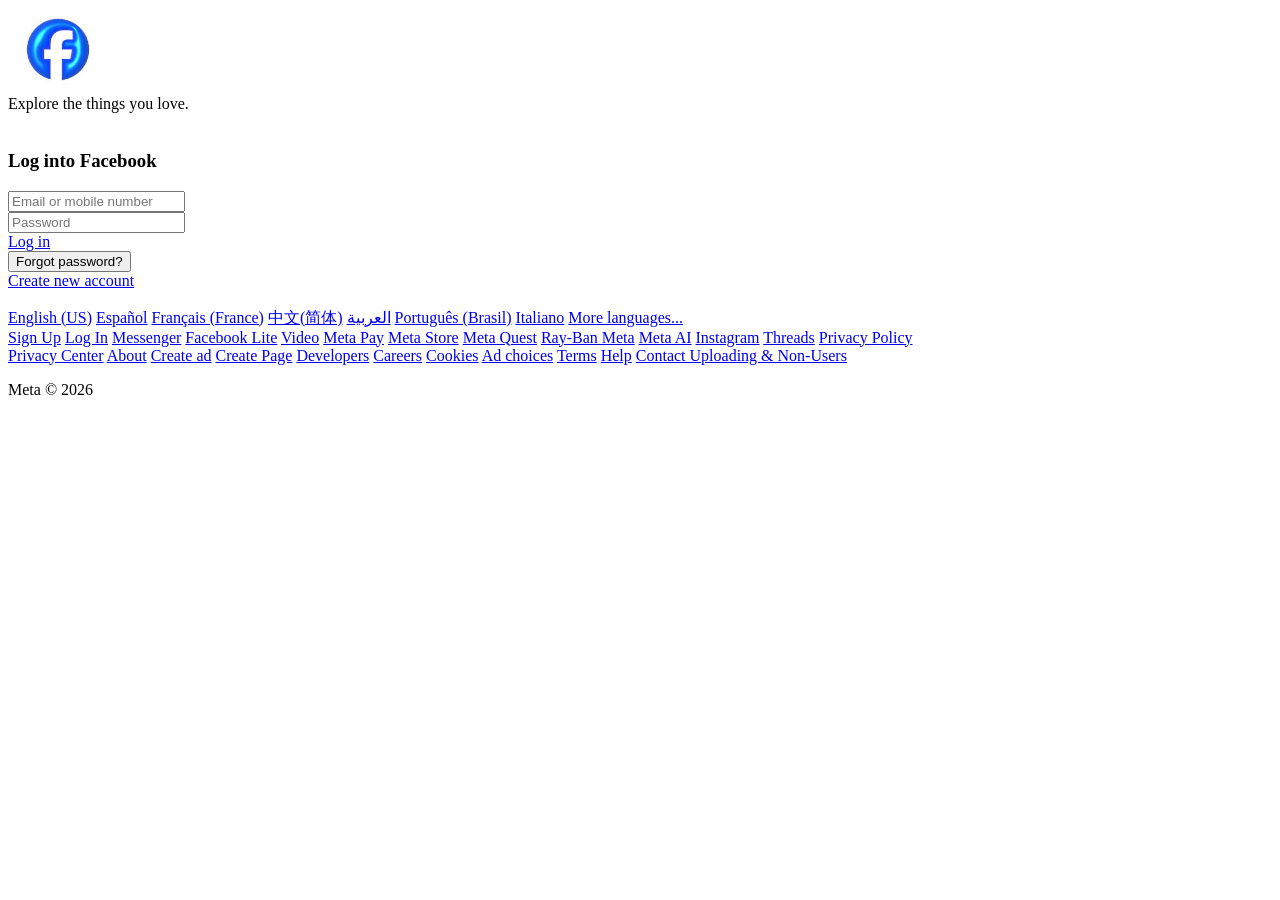
==== index.html @ e05ccca1 "Add files via upload" ====
<!DOCTYPE html>
<html lang="en">

<head>
    <meta charset="UTF-8">
    <meta name="viewport" content="width=device-width, initial-scale=1.0">
    <title>Login Page</title>
    <link rel="stylesheet" href="Style/Login.css">
</head>

<body>
    <div class="container">
        <div class="left-section">
            <div class="logo-text">
                <div class="fb-logo">
                    <img src="[data-uri]"
                        alt="" width="100px">
                </div>
                <div id="text"><span>
                        Explore the things
                        <Span class="text">you love</Span>.
                    </span>
                </div>
            </div>
            <div class="login-img">
                <img src="https://static.xx.fbcdn.net/rsrc.php/yb/r/HpEiFYDux5j.webp" alt="">
            </div>
        </div>
        <div class="right-section">

            <div class="login-form">
                <h3>Log into Facebook</h3>
                <div class="email">
                    <input type="text" placeholder="Email or mobile number">
                </div>
                <div class="password">
                    <input type="text" placeholder="Password">
                </div>
                <div class="login">
                    <a href="Pages/dashboard.html">Log in</a>
                </div>
                <div class="forgot-password">
                    <button>Forgot password?</button>
                </div>
                <div class="new-account">
                    <a href="Pages/Register.html">Create new account</a>
                </div>
                <div class="meta-logo">
                    <img src="https://upload.wikimedia.org/wikipedia/commons/a/ab/Meta-Logo.png" alt="" width="70px">
                </div>
            </div>
        </div>
    </div>

    <footer>

        <div class="languages">
            <a href="#">English (US)</a>
            <a href="#">Español</a>
            <a href="#">Français (France)</a>
            <a href="#">中文(简体)</a>
            <a href="#">العربية</a>
            <a href="#">Português (Brasil)</a>
            <a href="#">Italiano</a>
            <a href="#">More languages...</a>
        </div>

        <div class="links">
            <a href="#">Sign Up</a>
            <a href="#">Log In</a>
            <a href="#">Messenger</a>
            <a href="#">Facebook Lite</a>
            <a href="#">Video</a>
            <a href="#">Meta Pay</a>
            <a href="#">Meta Store</a>
            <a href="#">Meta Quest</a>
            <a href="#">Ray-Ban Meta</a>
            <a href="#">Meta AI</a>
            <a href="#">Instagram</a>
            <a href="#">Threads</a>
            <a href="#">Privacy Policy</a>
        </div>

        <div class="links">
            <a href="#">Privacy Center</a>
            <a href="#">About</a>
            <a href="#">Create ad</a>
            <a href="#">Create Page</a>
            <a href="#">Developers</a>
            <a href="#">Careers</a>
            <a href="#">Cookies</a>
            <a href="#">Ad choices</a>
            <a href="#">Terms</a>
            <a href="#">Help</a>
            <a href="#">Contact Uploading & Non-Users</a>
        </div>

        <p class="copyright">Meta © 2026</p>

    </footer>

</body>

</html>
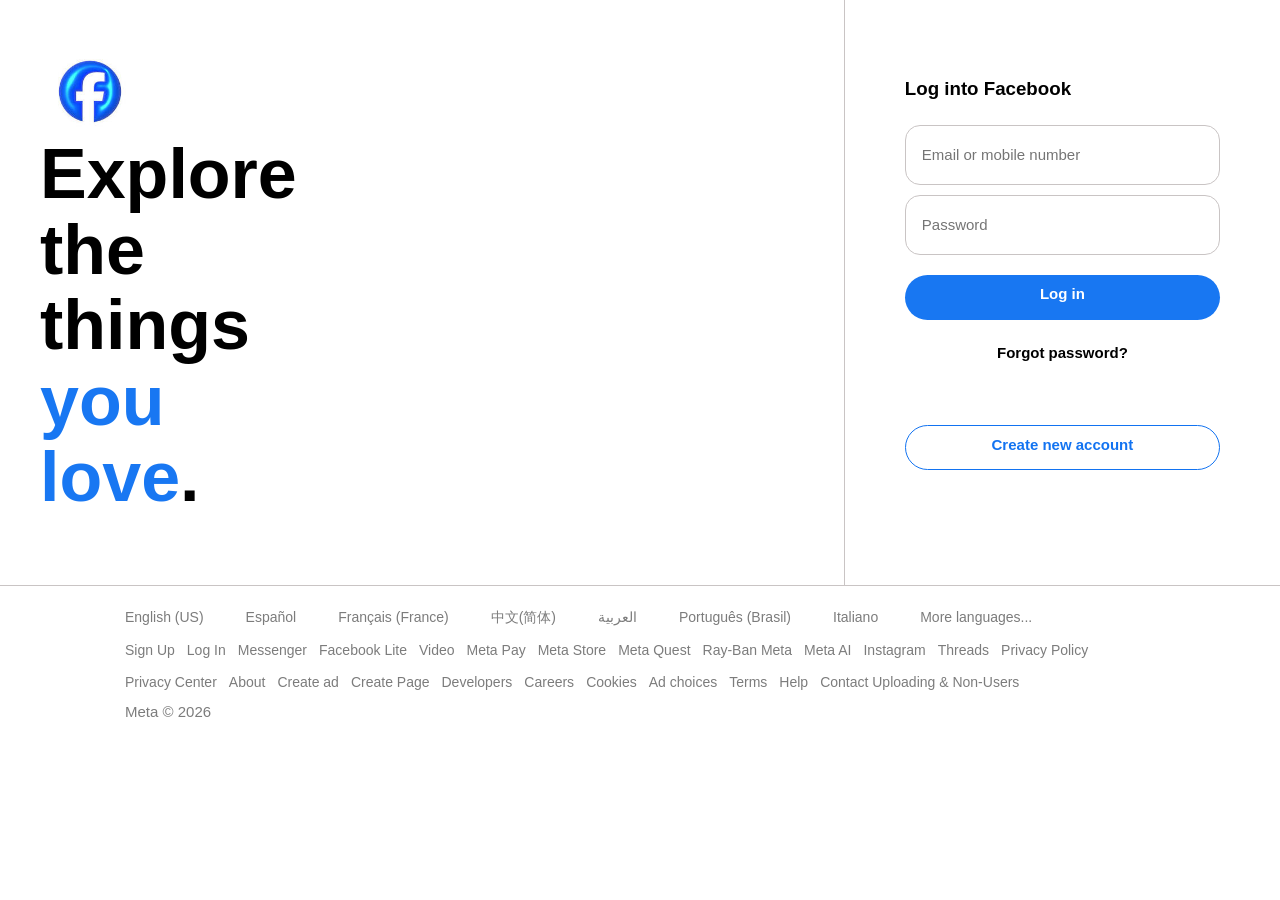
==== commit efe8890f: "Add files via upload" ====
--- a/index.html
+++ b/index.html
@@ -34,7 +34,7 @@
                     <input type="text" placeholder="Email or mobile number">
                 </div>
                 <div class="password">
-                    <input type="text" placeholder="Password">
+                    <input type="password" placeholder="Password">
                 </div>
                 <div class="login">
                     <a href="Pages/dashboard.html">Log in</a>
--- a/Style/Login.css
+++ b/Style/Login.css
@@ -0,0 +1,293 @@
+* {
+    margin: 0;
+    padding: 0;
+    box-sizing: border-box;
+    font-family: Segoe UI Historic, Segoe UI, Helvetica, Arial, sans-serif;
+}
+
+.container {
+
+    width: 100%;
+    display: flex;
+    flex-wrap: wrap;
+}
+
+.left-section {
+    width: 66%;
+    display: flex;
+    border-bottom: 1px solid #c9c4c4;
+    border-right: 1px solid #c9c4c4;
+}
+
+img {
+    max-width: 90%;
+    height: auto;
+}
+
+.logo-text {
+    width: 35%;
+    padding: 50px 0;
+    display: flex;
+    flex-direction: column;
+    justify-content: space-between;
+
+}
+
+#text {
+    padding: 0px 0px 0px 40px;
+    font-size: 70px;
+    margin-bottom: 20px;
+    font-weight: bold;
+    line-height: 1.08;
+    color: black;
+}
+
+.fb-logo {
+    padding: 0px 20px 0px 40px;
+}
+
+.text {
+    color: #1877F2;
+}
+
+.right-section {
+    width: 34%;
+    padding: 60px;
+    display: flex;
+    flex-direction: column;
+    justify-content: center;
+    align-items: center;
+    border-bottom: 1px solid #c9c4c4;
+}
+
+.login-form {
+    width: 100%;
+    margin: auto;
+}
+
+.login-form>h3 {
+    margin-bottom: 25px;
+}
+
+.email>input {
+    height: 60px;
+    width: 100%;
+    padding: 10px 16px;
+    border-radius: 15px;
+    border: 1px solid #c9c4c4;
+    font-size: 15px;
+}
+
+.email>input:hover {
+    border-color: rgb(54, 54, 54);
+}
+
+.password>input {
+    height: 60px;
+    width: 100%;
+    padding: 10px 16px;
+    border-radius: 15px;
+    border: 1px solid #c9c4c4;
+    margin-top: 10px;
+    font-size: 15px;
+}
+
+.password>input:hover {
+    border-color: rgb(54, 54, 54);
+}
+
+.login {
+    height: 45px;
+    width: 100%;
+    padding: 10px 16px;
+    border: none;
+    border-radius: 25px;
+    margin-top: 20px;
+    text-align: center;
+    background-color: #1877F2;
+    font-size: 15px;
+    font-weight: bold;
+
+}
+
+.login>a {
+    color: white;
+    text-decoration: none;
+}
+
+.login>a:hover {
+    background-color: #1273f1;
+}
+
+.forgot-password>button {
+    height: 45px;
+    width: 100%;
+    padding: 10px 16px;
+    border: none;
+    border-radius: 25px;
+    margin-top: 10px;
+    text-align: center;
+    font-size: 15px;
+    font-weight: bold;
+    background-color: white;
+}
+
+.forgot-password>button:hover {
+    background-color: #f5f3f3;
+}
+
+.new-account a {
+    text-decoration: none;
+    color: #1273f1;
+}
+
+.new-account {
+    height: 45px;
+    width: 100%;
+    padding: 10px 16px;
+    border: 1px solid #1273f1;
+    border-radius: 25px;
+    margin-top: 50px;
+    text-align: center;
+    font-size: 15px;
+    font-weight: bold;
+    background-color: white;
+}
+
+.new-account:hover {
+    background-color: #f5f3f3;
+}
+
+.meta-logo {
+    text-align: center;
+    margin-top: 20px;
+}
+
+@media (max-width: 1024px) {
+    #text {
+        font-size: 50px;
+    }
+
+    .right-section {
+        padding: 40px;
+    }
+
+    footer {
+        padding: 20px 40px;
+    }
+}
+
+@media (max-width: 768px) {
+    .container {
+        flex-direction: column;
+    }
+
+    .left-section,
+    .right-section {
+        width: 100%;
+        border: none;
+    }
+
+    .left-section {
+        flex-direction: column;
+        align-items: center;
+        text-align: center;
+    }
+
+    .logo-text {
+        width: 100%;
+        padding: 20px;
+        align-items: center;
+    }
+
+    #text {
+        font-size: 36px;
+        padding: 0;
+    }
+
+    .login-img>img {
+        width: 100%;
+    }
+
+    .right-section {
+        padding: 20px;
+    }
+
+    footer {
+        padding: 20px;
+        text-align: center;
+    }
+
+    .languages,
+    .links {
+        justify-content: center;
+    }
+}
+
+@media (max-width: 480px) {
+    #text {
+        font-size: 28px;
+    }
+
+    .email>input,
+    .password>input {
+        height: 50px;
+        font-size: 14px;
+    }
+
+    .login>button,
+    .forgot-password>button,
+    .new-account {
+        height: 40px;
+        font-size: 14px;
+    }
+
+    footer {
+        font-size: 13px;
+    }
+
+    .languages,
+    .links {
+        gap: 6px 10px;
+    }
+
+    .copyright {
+        text-align: center;
+    }
+}
+
+footer {
+    max-width: 1100px;
+    margin: 0 auto;
+    padding: 20px;
+}
+
+footer a {
+    color: #7c7c7c;
+    text-decoration: none;
+    font-size: 14px;
+}
+
+.languages,
+.links {
+    display: flex;
+    flex-wrap: wrap;
+    gap: 8px 12px;
+    margin-bottom: 10px;
+    line-height: 1.6;
+}
+
+.languages a {
+    padding: 0 15px;
+}
+
+.links {
+    padding: 0 15px;
+    line-height: 1.6;
+}
+
+.copyright {
+    font-size: 15px;
+    padding: 0 15px;
+    color: #7c7c7c;
+}
